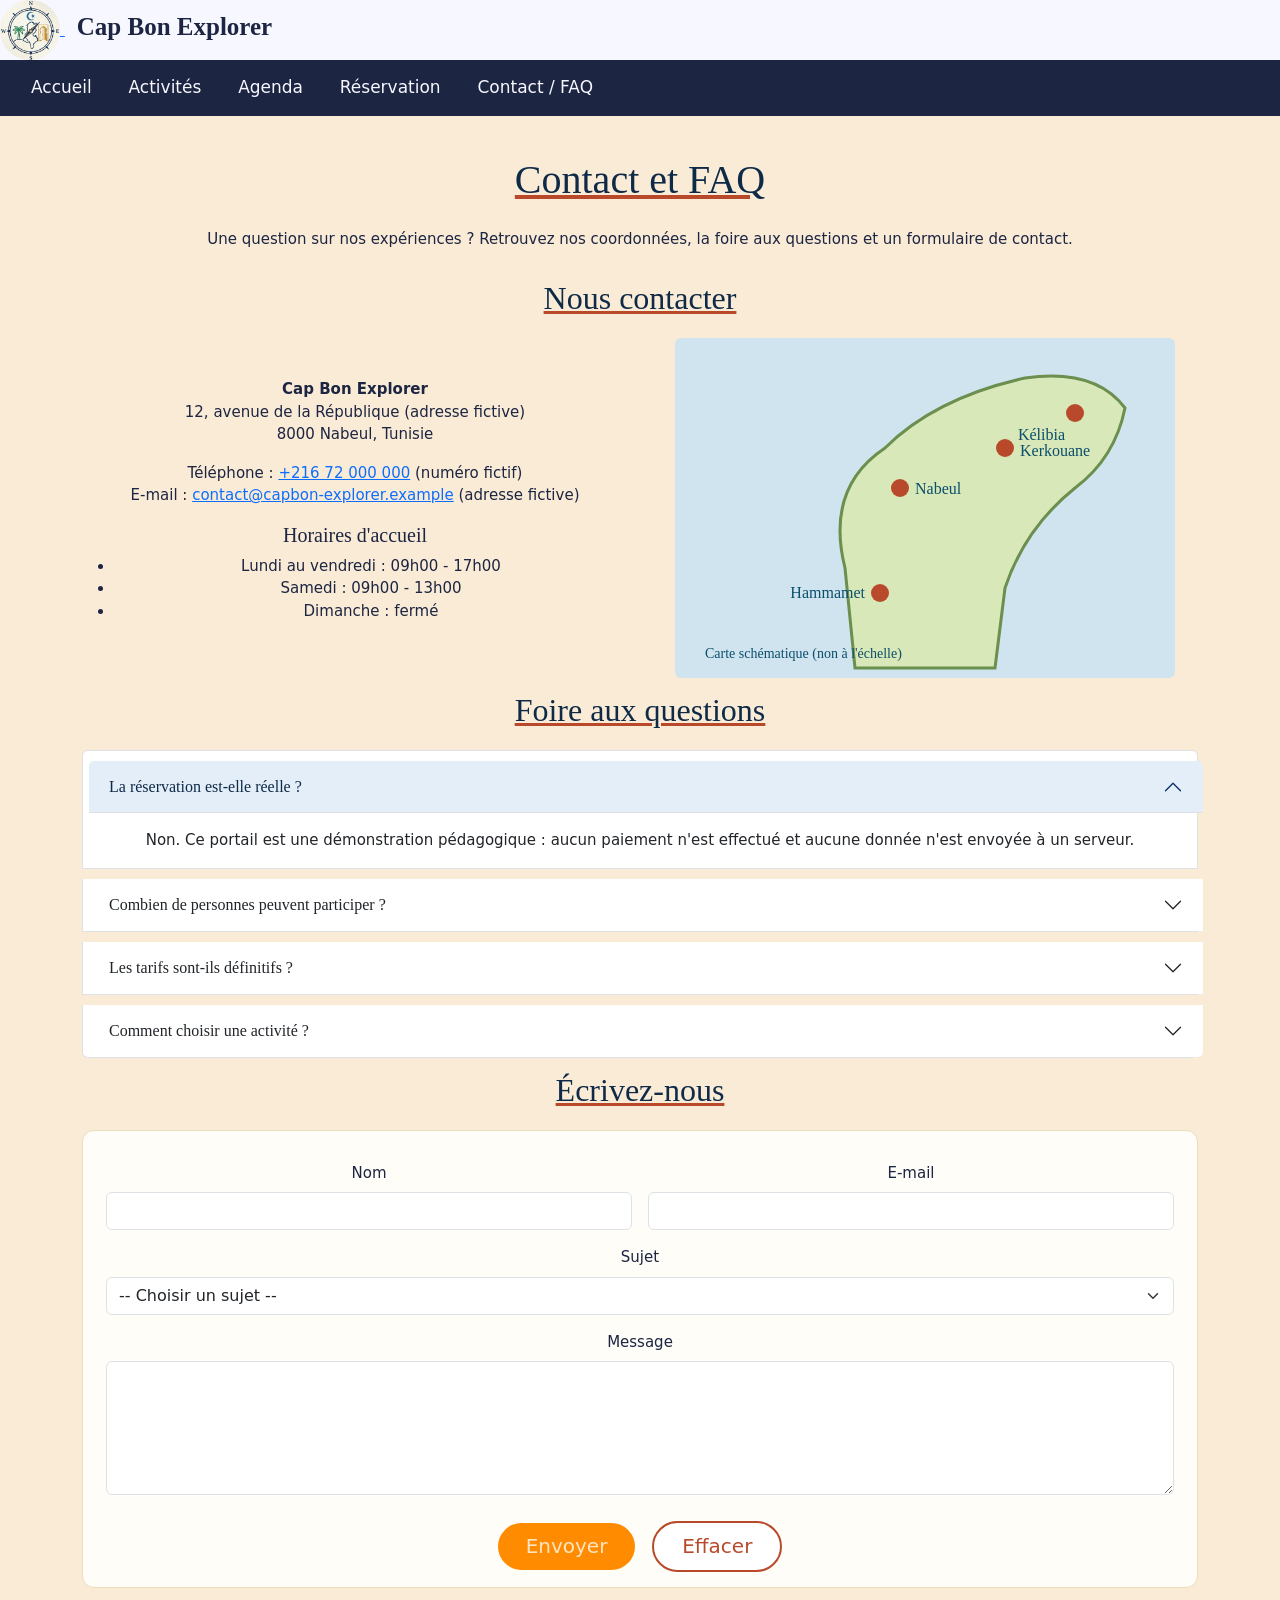
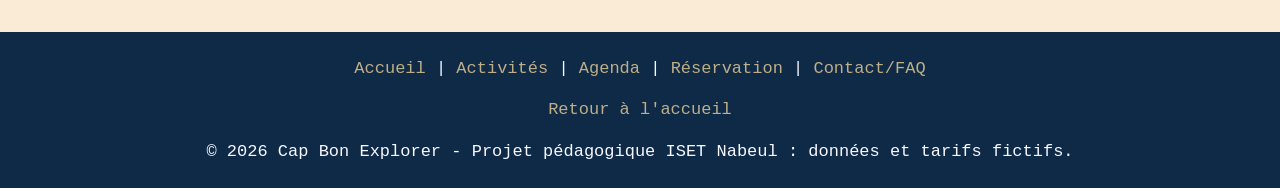
==== contact.html @ a95887ed "mini_projet" ====
<!DOCTYPE html>
<html lang="fr">
<head>
    <meta charset="UTF-8">
    <meta name="viewport" content="width=device-width, initial-scale=1.0">
    <meta name="description" content="Contact, foire aux questions et formulaire de contact de Cap Bon Explorer.">
    <title>Cap Bon Explorer - Contact / FAQ</title>
    <link href="https://cdn.jsdelivr.net/npm/bootstrap@5.3.9/dist/css/bootstrap.min.css" rel="stylesheet" integrity="sha384-yEPZ7jP9S0QKiUQ0m3jjsO4ProIW7wvR9gXkI7JOGa2XVsw53Yke2bsdkBbjmmiX" crossorigin="anonymous">
    <link rel="stylesheet" href="css/style.css">
    <link rel="stylesheet" href="css/style2.css">
</head>
<body>
    <!--entete pour toutes les pages-->
    <header class="entete">
        <div class="photo">
            <a href="index.html">
                <img src="images/logo.jpg" id="logo" alt="cap bon">
            </a>
            <span class="titre">Cap Bon Explorer</span>
            <nav>
                <a href="index.html">Accueil</a>
                <a href="activites.html">Activités</a>
                <a href="agenda.html">Agenda</a>
                <a href="reservation.html">Réservation</a>
                <a href="contact.html" class="actif">Contact / FAQ</a>
            </nav>
        </div>
    </header>
    <main class="container py-4">
        <h1 class="t2">Contact et FAQ</h1>
        <p class="text-center">Une question sur nos expériences ? Retrouvez nos coordonnées, la foire aux questions et un formulaire de contact.</p>
        <section id="contact">
            <h2 class="t2">Nous contacter</h2>
            <div class="row g-4 align-items-center">
                <div class="col-12 col-md-6">
                    <p>
                        <b>Cap Bon Explorer</b><br>
                        12, avenue de la République (adresse fictive)<br>
                        8000 Nabeul, Tunisie
                    </p>
                    <p>
                        Téléphone : <a href="tel:+21672000000">+216 72 000 000</a> (numéro fictif)<br>
                        E-mail : <a href="mailto:contact@capbon-explorer.example">contact@capbon-explorer.example</a> (adresse fictive)
                    </p>
                    <h3 class="h5">Horaires d'accueil</h3>
                    <ul>
                        <li>Lundi au vendredi : 09h00 - 17h00</li>
                        <li>Samedi : 09h00 - 13h00</li>
                        <li>Dimanche : fermé</li>
                    </ul>
                </div>
                <div class="col-12 col-md-6">
                    <img src="images/carte.svg" alt="Carte schématique du Cap Bon avec Hammamet, Nabeul, Kélibia et Kerkouane" class="img-fluid rounded">
                </div>
            </div>
        </section>
        <section id="faq">
            <h2 class="t2">Foire aux questions</h2>
            <div class="accordion" id="accordeonFaq">
                <div class="accordion-item">
                    <h3 class="accordion-header"><button class="accordion-button" type="button" data-bs-toggle="collapse" data-bs-target="#question1" aria-expanded="true" aria-controls="question1">La réservation est-elle réelle ?</button></h3>
                    <div id="question1" class="accordion-collapse collapse show" data-bs-parent="#accordeonFaq">
                        <div class="accordion-body">Non. Ce portail est une démonstration pédagogique : aucun paiement n'est effectué et aucune donnée n'est envoyée à un serveur.</div>
                    </div>
                </div>
                <div class="accordion-item">
                    <h3 class="accordion-header"><button class="accordion-button collapsed" type="button" data-bs-toggle="collapse" data-bs-target="#question2" aria-expanded="false" aria-controls="question2">Combien de personnes peuvent participer ?</button></h3>
                    <div id="question2" class="accordion-collapse collapse" data-bs-parent="#accordeonFaq">
                        <div class="accordion-body">La simulation accepte de 1 à 6 participants. Une remise de 10 % est appliquée automatiquement à partir de 4 personnes.</div>
                    </div>
                </div>
                <div class="accordion-item">
                    <h3 class="accordion-header"><button class="accordion-button collapsed" type="button" data-bs-toggle="collapse" data-bs-target="#question3" aria-expanded="false" aria-controls="question3">Les tarifs sont-ils définitifs ?</button></h3>
                    <div id="question3" class="accordion-collapse collapse" data-bs-parent="#accordeonFaq">
                        <div class="accordion-body">Les prix, les prestations et les dates présentés sont fictifs. Ils servent uniquement à la démonstration.</div>
                    </div>
                </div>
                <div class="accordion-item">
                    <h3 class="accordion-header"><button class="accordion-button collapsed" type="button" data-bs-toggle="collapse" data-bs-target="#question4" aria-expanded="false" aria-controls="question4">Comment choisir une activité ?</button></h3>
                    <div id="question4" class="accordion-collapse collapse" data-bs-parent="#accordeonFaq">
                        <div class="accordion-body">Rendez-vous sur la page Activités : vous pouvez rechercher un mot-clé, filtrer par catégorie et ouvrir la fiche détaillée de chaque expérience.</div>
                    </div>
                </div>
            </div>
        </section>
        <section id="formulaire-contact">
            <h2 class="t2">Écrivez-nous</h2>
            <form id="form-contact" class="row g-3 cadre">
                <div class="col-md-6">
                    <label for="c-nom" class="form-label">Nom</label>
                    <input type="text" id="c-nom" name="nom" class="form-control" required>
                </div>
                <div class="col-md-6">
                    <label for="c-email" class="form-label">E-mail</label>
                    <input type="email" id="c-email" name="email" class="form-control" required>
                </div>
                <div class="col-12">
                    <label for="c-sujet" class="form-label">Sujet</label>
                    <select id="c-sujet" name="sujet" class="form-select" required>
                        <option value="">-- Choisir un sujet --</option>
                        <option value="information">Informations sur une activité</option>
                        <option value="reservation">Question sur la réservation</option>
                        <option value="autre">Autre demande</option>
                    </select>
                </div>
                <div class="col-12">
                    <label for="c-message" class="form-label">Message</label>
                    <textarea id="c-message" name="message" rows="5" class="form-control" required></textarea>
                </div>
                <div class="col-12">
                    <button type="submit">Envoyer</button>
                    <button type="reset" id="btn-effacer" class="secondaire">Effacer</button>
                </div>
            </form>
            <div id="confirmation-contact" class="alert alert-success mt-3" style="display: none;"></div>
        </section>
    </main>
    <footer class="pied text-center py-4">
        <p class="end">
            <a href="index.html">Accueil</a> |
            <a href="activites.html">Activités</a> |
            <a href="agenda.html">Agenda</a> |
            <a href="reservation.html">Réservation</a> |
            <a href="contact.html">Contact/FAQ</a>
        </p>
        <p class="end"><a href="index.html">Retour à l'accueil</a></p>
        <p class="mb-0">© <span id="annee">2026</span> Cap Bon Explorer - Projet pédagogique ISET Nabeul : données et tarifs fictifs.</p>
    </footer>
    <script src="https://cdn.jsdelivr.net/npm/bootstrap@5.3.9/dist/js/bootstrap.bundle.min.js" integrity="sha384-WyOxWvTyr1QaMPfiPJSv76iReVthorl5uWlFtZPyK0IEB0hGzo9y5Bp9mYanr8Bu" crossorigin="anonymous"></script>
    <script src="js/donnees.js"></script>
    <script src="js/app.js"></script>
    <script src="js/contact.js"></script>
</body>
</html>
---- css/style.css ----
body{
    font-size: 15px;
    color: #1c2541;
    background-color: antiquewhite;
    margin: 0;
}
h1, h2, h3 {
  font-family: Georgia, "Times New Roman", serif;
  color: #0E2A47;
}
.photo{
    background-color: #f7f7ff;
    padding-bottom: 10px 20px ;
}
.photo img{
    vertical-align: middle;
}
#logo{
    width: 60px;
    height: 60px;
    border-radius: 50%;
}
.titre{
    font-family: Georgia, 'Times New Roman', Times, serif;
    color: #1c2541;
    margin-left: 12px;
    font-size: 25px;
    font-weight: bold;
}
nav{
    background-color: #1c2541;
    padding: 15px;
    align-items: center;
}
nav a{
    color: #f7f7ff;
    text-decoration: none;
    font-size: 17px;
    padding: 10px 16px;
    border-radius: 20px;
}
nav a:hover{
    background-color: #5bc0de;
    color: #1c2541;
}
.banniere{
    background-image:linear-gradient(rgba(14, 42, 71, 0.55)),url("../images/maamoura.jpg");
    background-size:cover;
    background-position:center;
    background-attachment:fixed;
    text-align:center;
    padding: 90px 20px 120px 20px;
}
.d1{
    color:#f7f7ff;
    animation:glisse 0.09s ease-out;
}
.d1 h1{
    color:#f7f7ff;
    font-size:60px;
    font-family:Georgia, 'Times New Roman', Times, serif;
}
.p1{
    color:darkorange;
    font-size:30px;
}
.p2{
    font-size: 17px;
}
button{
    background-color: darkorange;
    color: bisque;
    font-size: 20px;
    padding: 12px 28px;
    margin: 10px 6px 0 6px;
    border-radius: 30px;
    border: none;
}
main{
    text-align: center;
    line-height: 1.5em;
}
.t2{
    text-align: center;
    color: #0E2A47;
    text-decoration:underline #B84A2B;
    line-height: 2em;
}
.carte {
  float: left;
  width: 20%;
  padding: 1%;
  margin: 1%;
  background-color: #FFFDF8;
  border-radius: 14px;
  box-shadow: 0 3px 10px #D9CBA8;
  transition: transform 0.3s, box-shadow 0.3s;
}
.carte:hover {
  transform: translateY(-8px);
  box-shadow: 0 14px 24px #BFAF88;
}
.carte-catalogue {
  min-height: 430px;
  animation: apparition 0.4s ease-out;
}
.carte-accueil {
  min-height: 340px;
  animation: apparition 0.7s ease-out backwards;
}
.image {
  position: relative;
  overflow: hidden;
  border-radius: 10px;
}
.carte img {
  width: 100%;
  height: auto;
  display: block;
  transition: transform 0.5s;
}
.carte:hover img {
  transform: scale(1.08);
}
.s1 {
  background-color: #1D63A8;
}
.s2 {
  background-color: #B84A2B;
}
.s3 {
  background-color: #5E7B3A;
}
.s4 {
  background-color: #E9A23B;
  color: #0E2A47;
}
.carte h3 {
  text-align: center;
}
.carte p {
  font-size: 14px;
  margin: 4px 0;
}
.prix {
  font-weight: bold;
  font-size: 16px;
  color: #B84A2B;
}
.nettoyage {
  clear: both;
}
footer{
  background-color: #0E2A47;
  font-family: 'Courier New', Courier, monospace;
  color: #f7f7ff;
  font-size: 17px;
}
.end a{
  text-decoration: none;
  color: #BFAF88;
}
.th1 th{
  background-color:#0E2A47;
  color:#f7f7ff;
}
.tb1 td{
  background-color:#dbe3fa;
}
.detail {
  max-width: 600px;
  background-color: #FFFDF8;
  border: 2px solid #1D63A8;
  border-radius: 14px;
  padding: 15px 20px 20px 20px;
  margin: 15px 0;
  box-shadow: 0 8px 20px #BFAF88;
}

.detail h2 {
  margin-top: 10px;
  font-size: 26px;
}

.detail img {
  width: 100%;
  max-width: 400px;
  height: auto;
  border-radius: 10px;
}

/* ---------- 8) Tableaux ---------- */
table {
  width: 100%;
  background-color: #FFFDF8;
}

caption {
  font-weight: bold;
  color: #0E2A47;
  padding: 8px;
}

th {
  background-color: #1D63A8;
  color: #FFFFFF;
  padding: 10px;
  border: 1px solid #1D63A8;
}

td {
  padding: 10px;
  border: 1px solid #EBDDBE;
  text-align: center;
}

.alt {
  background-color: #E3EEF8;
}
.encart {
  background-color: #E3EEF8;
  border: 1px solid #1D63A8;
  border-radius: 12px;
  padding: 12px 18px;
  margin-top: 20px;
}
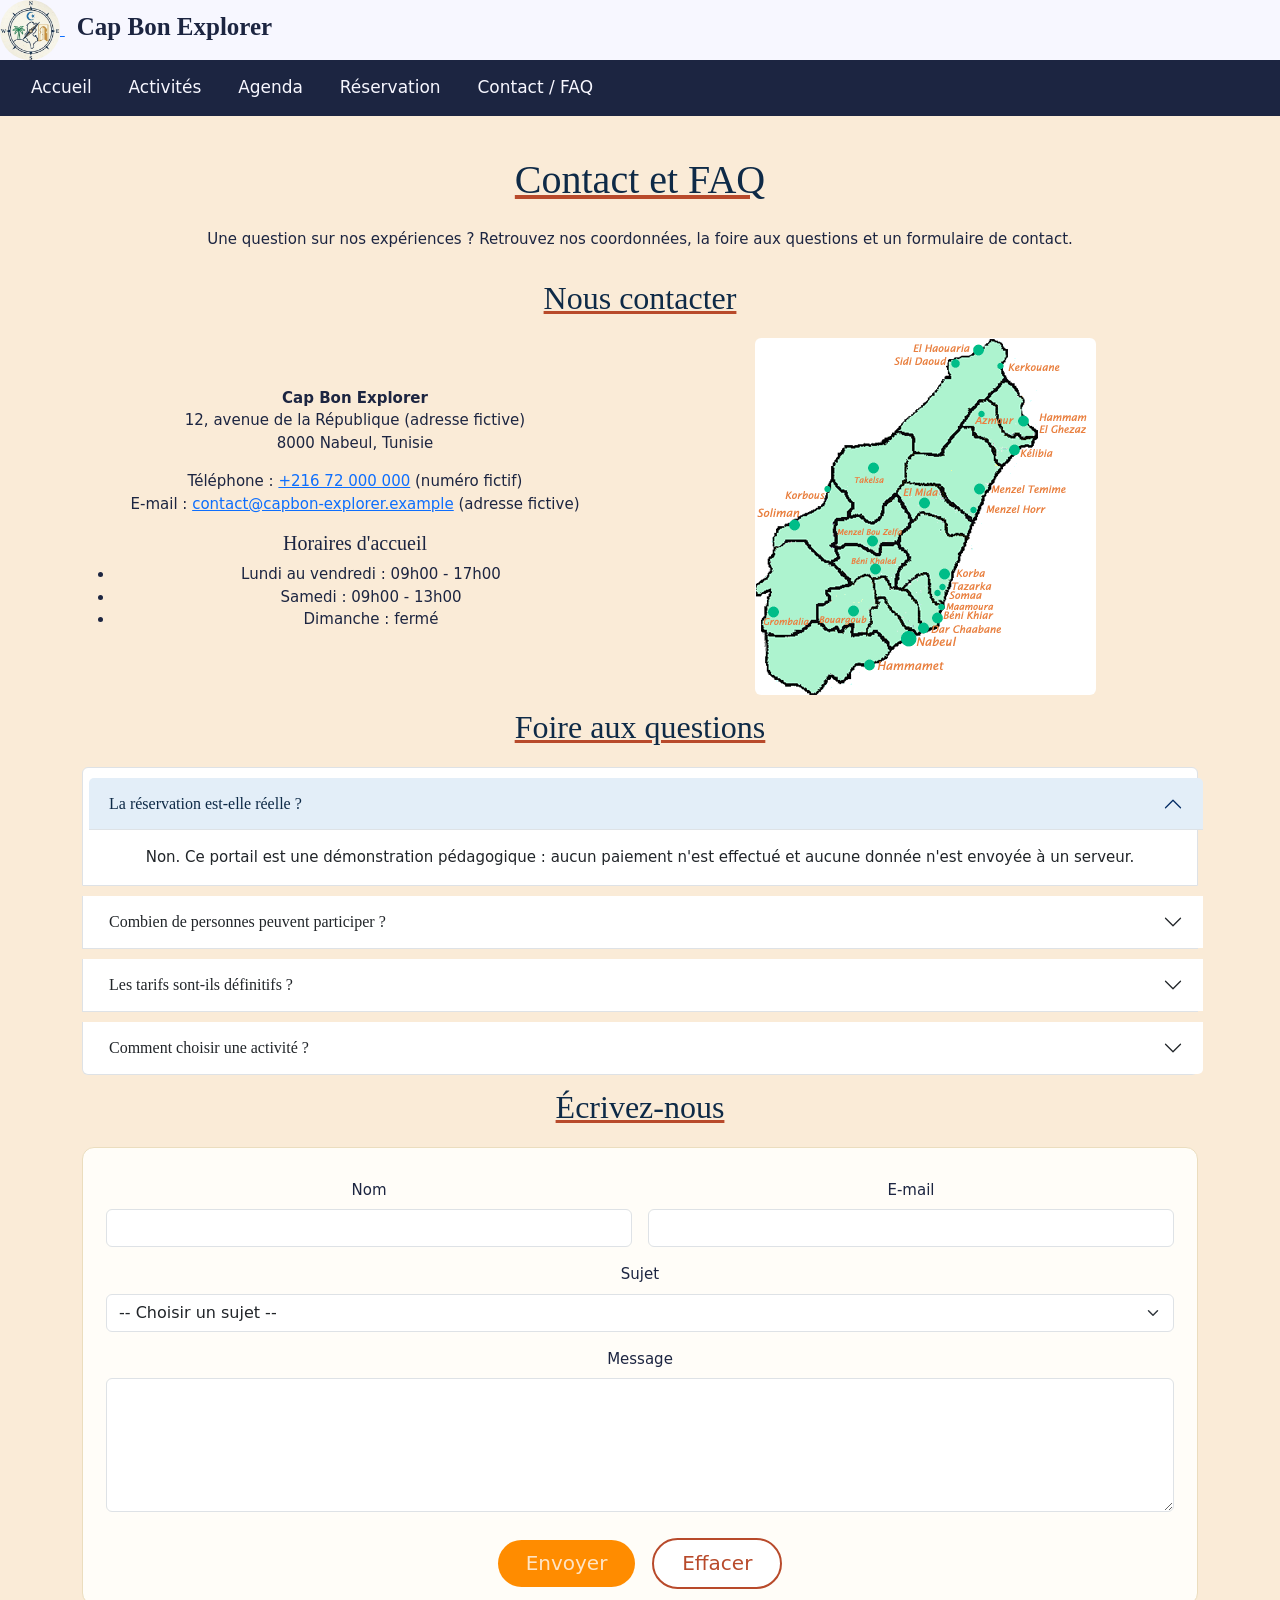
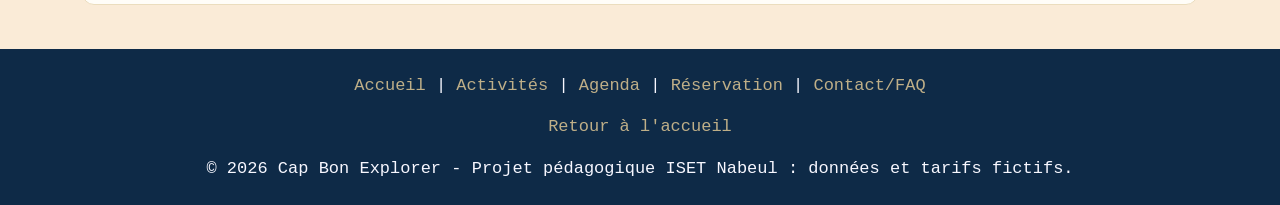
==== commit 69c3464f: "ajouter le rapport et modifier quelques images" ====
--- a/contact.html
+++ b/contact.html
@@ -50,7 +50,7 @@
                     </ul>
                 </div>
                 <div class="col-12 col-md-6">
-                    <img src="images/carte.svg" alt="Carte schématique du Cap Bon avec Hammamet, Nabeul, Kélibia et Kerkouane" class="img-fluid rounded">
+                    <img src="images/carte2.png" alt="Carte schématique du Cap Bon avec Hammamet, Nabeul, Kélibia et Kerkouane" class="img-fluid rounded">
                 </div>
             </div>
         </section>
--- a/css/style.css
+++ b/css/style.css
@@ -188,8 +188,7 @@
   height: auto;
   border-radius: 10px;
 }
-
-/* ---------- 8) Tableaux ---------- */
+/*Tableau*/
 table {
   width: 100%;
   background-color: #FFFDF8;
--- a/css/style2.css
+++ b/css/style2.css
@@ -0,0 +1,41 @@
+/* --Page Activités-- */
+.filtres {
+  background-color: #FFFDF8;
+  border: 1px solid #EBDDBE;
+  border-radius: 12px;
+  padding: 10px 15px 15px 15px;
+  margin: 0 0 15px 0;
+}
+.carte-catalogue {
+  float: none;
+  width: auto;
+  margin: 0;
+}
+.cadre {
+  background-color: #FFFDF8;
+  border: 1px solid #EBDDBE;
+  border-radius: 12px;
+  padding: 15px;
+  margin: 0 0 20px 0;
+}
+legend {
+  font-size: 20px;
+  color: #0E2A47;
+}
+.total {
+  background-color: #F6D9A0;
+  font-weight: bold;
+}
+.secondaire {
+  background-color: white;
+  color: #B84A2B;
+  border: 2px solid #B84A2B;
+}
+.secondaire:hover {
+  background-color: #B84A2B;
+  color: white;
+}
+.accordion-button:not(.collapsed) {
+  background-color: #E3EEF8;
+  color: #0E2A47;
+}
